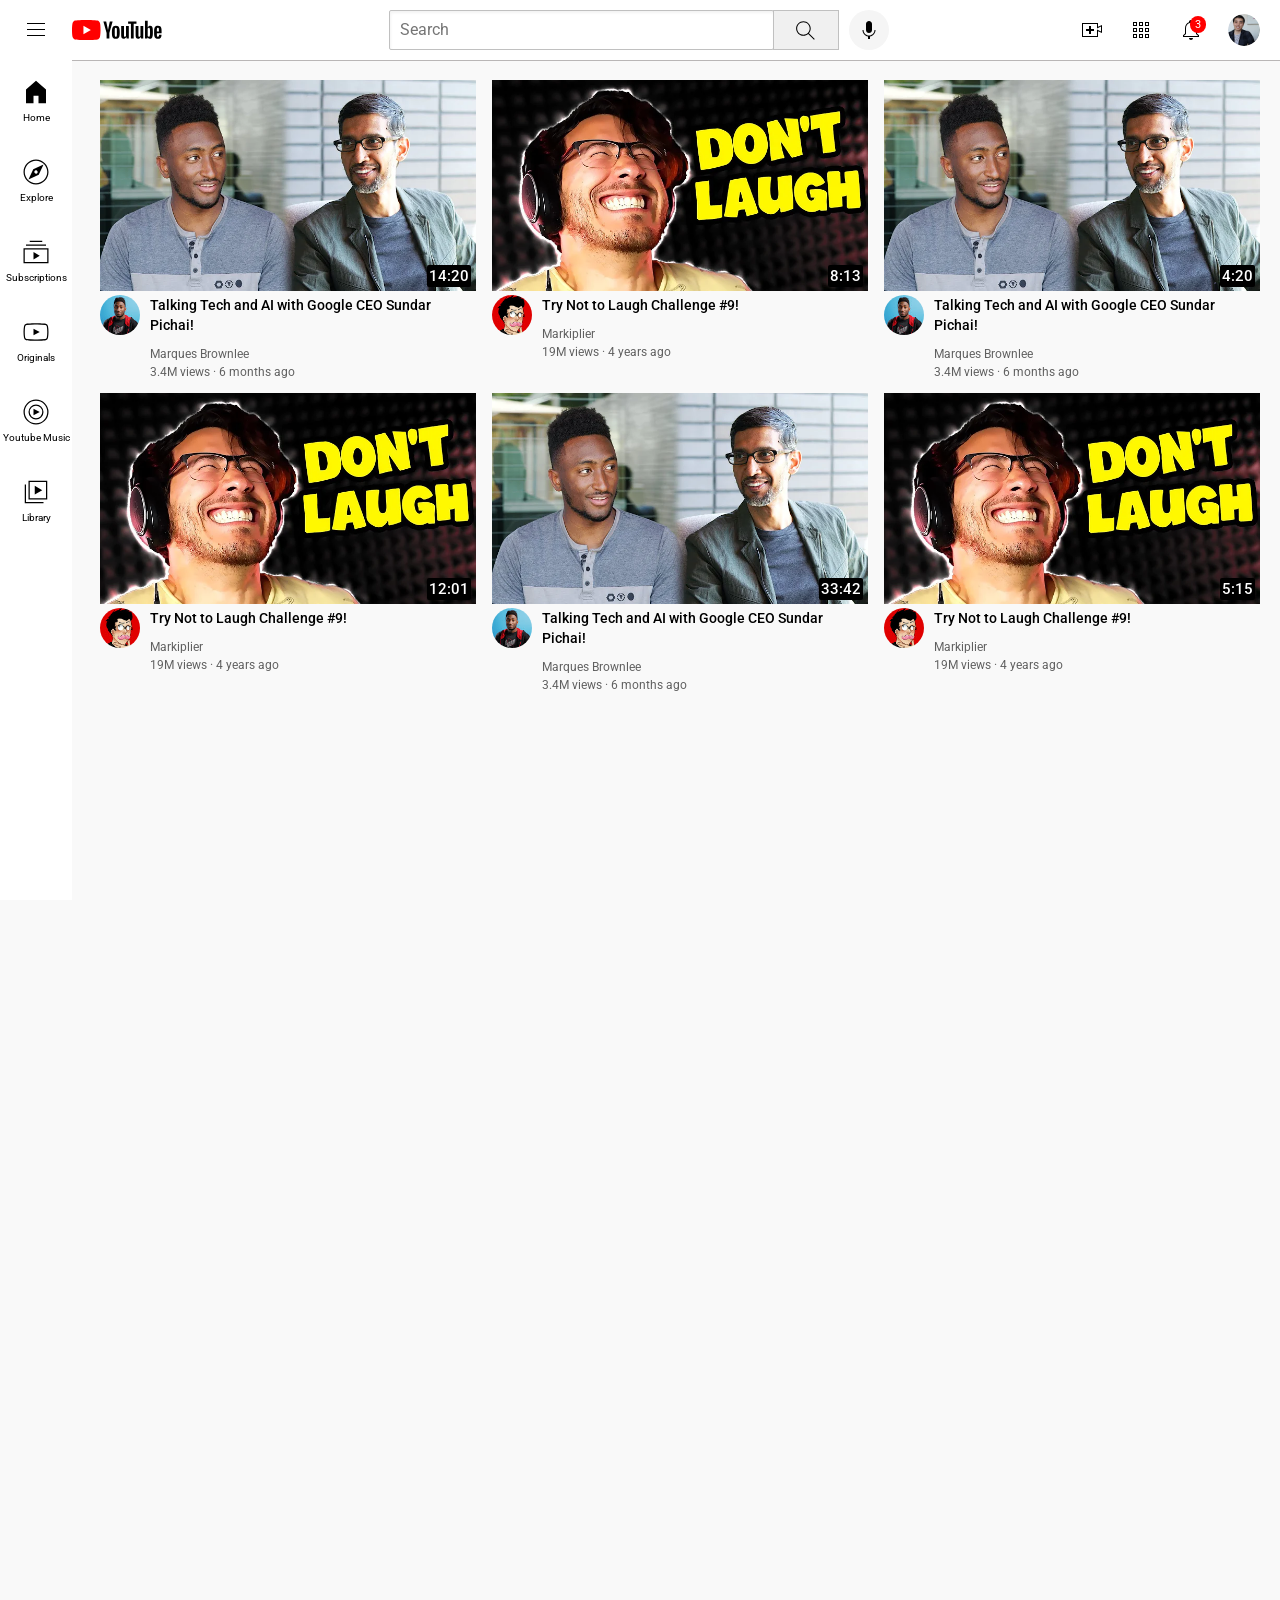
==== index.html @ 94869318 "Rename youtube.html to index.html" ====
<!doctype html>
<html>
  <head>
    <title>youtube.com</title>
    <link
      rel="preconnect"
      href="https://fonts.googleapis.com" />
    <link
      rel="preconnect"
      href="https://fonts.gstatic.com"
      crossorigin />
    <link
      href="https://fonts.googleapis.com/css2?family=Roboto:ital,wght@0,100..900;1,100..900&display=swap"
      rel="stylesheet" />
    <link
      rel="stylesheet"
      href="styles/general.css" />
    <link
      rel="stylesheet"
      href="styles/header.css" />
    <link
      rel="stylesheet"
      href="styles/video.css" />
    <link
      rel="stylesheet"
      href="styles/sidebar.css" />
  </head>
  <body>
    <div class="header">
      <div class="left-section">
        <img
          class="hamburger-menu"
          src="icons/hamburger-menu.svg" />
        <img
          class="youtube-logo"
          src="icons/youtube-logo.svg" />
      </div>
      <div class="middle-section">
        <input
          class="search-bar"
          type="text"
          placeholder="Search" />
        <button class="search-button">
          <img
            class="search-icon"
            src="icons/search.svg" />
          <div class="tooltip">Search</div>
        </button>
        <button class="voice-search-button">
          <img
            class="voice-search-icon"
            src="icons/voice-search-icon.svg" />
          <div class="tooltip">Search with your voice</div>
        </button>
      </div>
      <div class="right-section">
        <div class="upload-icon-container">
          <img
            class="upload-icon"
            src="icons/upload.svg" />
          <div class="tooltip">Upload</div>
        </div>

        <div class="youtube-apps-container">
          <img
            class="youtube-apps-icon"
            src="icons/youtube-apps.svg" />
          <div class="tooltip">Apps</div>
        </div>

        <div class="notifications-icon-container">
          <div class="notifications-icon-container">
            <img
              class="notifications-icon"
              src="icons/notifications.svg" />
            <div class="tooltip">Notifications</div>
            <div class="notifications-count">3</div>
          </div>
        </div>

        <div class="current-user-picture-container">
          <img
            class="current-user-picture"
            src="channel-pictures/my-channel.jpeg" />
            <div class="tooltip">Account</div>
        </div>
      </div>
    </div>

    <div class="sidebar">
      <div class="sidebar-tab">
        <img
          class="sidebar-icon"
          src="sidebar-icons/home.svg"
          alt="" />
        <div class="sidebar-text">Home</div>
      </div>

      <div class="sidebar-tab">
        <img
          class="sidebar-icon"
          src="sidebar-icons/explore.svg"
          alt="" />
        <div class="sidebar-text">Explore</div>
      </div>

      <div class="sidebar-tab">
        <img
          class="sidebar-icon"
          src="sidebar-icons/subscriptions.svg"
          alt="" />
        <div class="sidebar-text">Subscriptions</div>
      </div>

      <div class="sidebar-tab">
        <img
          class="sidebar-icon"
          src="sidebar-icons/originals.svg"
          alt="" />
        <div class="sidebar-text">Originals</div>
      </div>

      <div class="sidebar-tab">
        <img
          class="sidebar-icon"
          src="sidebar-icons/youtube-music.svg"
          alt="" />
        <div class="sidebar-text">Youtube Music</div>
      </div>

      <div class="sidebar-tab">
        <img
          class="sidebar-icon"
          src="sidebar-icons/library.svg"
          alt="" />
        <div class="sidebar-text">Library</div>
      </div>
    </div>

    <div class="video-grid">
      <div class="video-preview">
        <div class="thumbnail-row">
          <img
            class="thumbnail"
            src="thumbnails/thumbnail-1.webp" />
          <div class="video-time">14:20</div>
        </div>
        <div class="video-info-grid">
          <div class="channel-picture">
            <img
              class="profile-picture"
              src="channel-pictures/channel-1.jpeg" />
          </div>
          <div class="video-info">
            <p class="video-title">
              Talking Tech and AI with Google CEO Sundar Pichai!
            </p>
            <p class="video-author">Marques Brownlee</p>
            <p class="video-stats">3.4M views &#183; 6 months ago</p>
          </div>
        </div>
      </div>

      <div class="video-preview">
        <div class="thumbnail-row">
          <img
            class="thumbnail"
            src="thumbnails/thumbnail-2.webp" />
          <div class="video-time">8:13</div>
        </div>
        <div class="video-info-grid">
          <div class="channel-picture">
            <img
              class="profile-picture"
              src="channel-pictures/channel-2.jpeg" />
          </div>
          <div class="video-info">
            <p class="video-title">Try Not to Laugh Challenge #9!</p>
            <p class="video-author">Markiplier</p>
            <p class="video-stats">19M views &#183; 4 years ago</p>
          </div>
        </div>
      </div>

      <div class="video-preview">
        <div class="thumbnail-row">
          <img
            class="thumbnail"
            src="thumbnails/thumbnail-1.webp" />
          <div class="video-time">4:20</div>
        </div>
        <div class="video-info-grid">
          <div class="channel-picture">
            <img
              class="profile-picture"
              src="channel-pictures/channel-1.jpeg" />
          </div>
          <div class="video-info">
            <p class="video-title">
              Talking Tech and AI with Google CEO Sundar Pichai!
            </p>
            <p class="video-author">Marques Brownlee</p>
            <p class="video-stats">3.4M views &#183; 6 months ago</p>
          </div>
        </div>
      </div>

      <div class="video-preview">
        <div class="thumbnail-row">
          <img
            class="thumbnail"
            src="thumbnails/thumbnail-2.webp" />
          <div class="video-time">12:01</div>
        </div>
        <div class="video-info-grid">
          <div class="channel-picture">
            <img
              class="profile-picture"
              src="channel-pictures/channel-2.jpeg" />
          </div>
          <div class="video-info">
            <p class="video-title">Try Not to Laugh Challenge #9!</p>
            <p class="video-author">Markiplier</p>
            <p class="video-stats">19M views &#183; 4 years ago</p>
          </div>
        </div>
      </div>

      <div class="video-preview">
        <div class="thumbnail-row">
          <img
            class="thumbnail"
            src="thumbnails/thumbnail-1.webp" />
          <div class="video-time">33:42</div>
        </div>
        <div class="video-info-grid">
          <div class="channel-picture">
            <img
              class="profile-picture"
              src="channel-pictures/channel-1.jpeg" />
          </div>
          <div class="video-info">
            <p class="video-title">
              Talking Tech and AI with Google CEO Sundar Pichai!
            </p>
            <p class="video-author">Marques Brownlee</p>
            <p class="video-stats">3.4M views &#183; 6 months ago</p>
          </div>
        </div>
      </div>

      <div class="video-preview">
        <div class="thumbnail-row">
          <img
            class="thumbnail"
            src="thumbnails/thumbnail-2.webp" />
          <div class="video-time">5:15</div>
        </div>
        <div class="video-info-grid">
          <div class="channel-picture">
            <img
              class="profile-picture"
              src="channel-pictures/channel-2.jpeg" />
          </div>
          <div class="video-info">
            <p class="video-title">Try Not to Laugh Challenge #9!</p>
            <p class="video-author">Markiplier</p>
            <p class="video-stats">19M views &#183; 4 years ago</p>
          </div>
        </div>
      </div>
    </div>
  </body>
</html>
---- styles/general.css ----
p {
  font-family: Roboto, Arial;
  margin-top: 0;
  margin-bottom: 0;
}

body {
  margin: 0;
  height: 3000px; 
  padding-top: 80px;
  padding-left: 100px;
  padding-right: 20px;
  background-color: rgb(249 249 249);
}
---- styles/header.css ----
.header {
  height: 60px;
  display: flex;
  flex-direction: row;
  justify-content: space-between;
  position: fixed;
  top: 0;
  left: 0;
  right: 0;
  background-color: white;
  border-bottom-width: 1px;
  border-bottom-style: solid;
  border-bottom-color: rgb(185, 182, 182);
  z-index: 100;
}

.left-section {
  margin-right: 70px;
  display: flex;
  align-items: center;
}

.hamburger-menu {
  height: 24px;
  margin-left: 24px;
  margin-right: 24px;
}

.youtube-logo {
  height: 20px;
}

.middle-section {
  flex: 1;
  margin-right: 35px;
  max-width: 500px;
  display: flex;
  align-items: center;
}

.search-bar {
  flex: 1;
  height: 36px;
  padding-left: 10px;
  font-size: 16px;
  border-width: 1px;
  border-style: solid;
  border-color: rgb(192, 192, 192);
  border-radius: 2px;
  box-shadow: inset 1px 2px 3px rgba(0, 0, 0, 0.05);
  width: 0;
}

.search-bar::placeholder {
  font-family: Roboto, Arial;
  font-size: 16px;
}

.search-button {
  height: 40px;
  width: 66px;
  background-color: rgb(240, 240, 240);
  border-width: 1px;
  border-style: solid;
  border-color: rgb(192, 192, 192);
  margin-left: -1px;
  margin-right: 10px;
}

.search-button,
.voice-search-button,
.upload-icon-container,
.youtube-apps-container,
.notifications-icon-container,
.current-user-picture-container {
  position: relative;
  cursor: pointer;
  display: flex;
  justify-content: center;
  align-items: center;
}

.tooltip {
  font-family: Roboto, Arial;
  position: absolute;
  background-color: gray;
  color: white;
  padding: 4px;
  border-radius: 2px;
  font-size: 12px;
  bottom: -30px;
  opacity: 0;
  transition: opacity 0.15s;
  pointer-events: none;
  white-space: nowrap;
}

.search-button:hover .tooltip,
.voice-search-button:hover .tooltip,
.upload-icon-container:hover .tooltip,
.youtube-apps-container:hover .tooltip,
.notifications-icon-container:hover .tooltip,
.current-user-picture-container:hover .tooltip {
  opacity: 1;
}

.search-icon {
  height: 25px;
}

.voice-search-button {
  align-items: center;
  height: 40px;
  width: 40px;
  border-radius: 20px;
  border: none;
  background-color: rgb(245, 245, 245);
}

.voice-search-icon {
  height: 24px;
}

.right-section {
  width: 180px;
  display: flex;
  align-items: center;
  justify-content: space-between;
  margin-right: 20px;
  flex-shrink: 0;
}

.upload-icon {
  height: 24px;
  cursor: pointer;
}

.youtube-apps-icon {
  height: 24px;
}

.notifications-icon {
  height: 24px;
}
.notifications-icon-container {
  position: relative;
}

.notifications-count {
  position: absolute;
  top: -2px;
  right: -3px;
  background-color: red;
  color: white;
  font-family: Roboto, Arial;
  font-size: 11px;
  padding-left: 5px;
  padding-right: 5px;
  padding-top: 2px;
  padding-bottom: 2px;
  border-radius: 10px;
}
.current-user-picture {
  height: 32px;
  border-radius: 16px;
}
---- styles/video.css ----
.thumbnail {
  width: 100%;
}

.video-title {
  font-size: 14px;
  margin-top: 0;
  font-weight: 500;
  line-height: 20px;
  margin-bottom: 12px;
}

.video-author,
.video-stats {
  font-size: 12px;
  color: rgb(96, 96, 96);
}

.video-author {
  margin-bottom: 4px;
}

.video-info-grid {
  display: grid;
  grid-template-columns: 50px 1fr;
}

.profile-picture {
  width: 40px;
  border-radius: 50px;
}

.video-grid {
  display: grid;
  column-gap: 16px;
  row-gap: 14px;
}

@media (max-width: 800px) {
  .video-grid {
    grid-template-columns: 1fr 1fr;
  }
}

@media (min-width: 1350px) {
  .video-grid {
    grid-template-columns: 1fr 1fr 1fr 1fr;
  }
}

@media (min-width: 801px) and (max-width: 1349px) {
  .video-grid {
    grid-template-columns: 1fr 1fr 1fr;
  }
  
}

.thumbnail-row {
  position: relative;
}

.video-time {
  background-color: black;
  color: white;
  position: absolute;
  right: 5px;
  bottom: 8px;
  font-family: Roboto, Arial;
  font-size: 15px;
  font-weight: 500;
  padding-left: 2px;
  padding-right: 2px;
  padding-top: 2px;
  padding-bottom: 2px;
  border-radius: 2px;
}
---- styles/sidebar.css ----
.sidebar {
  position: fixed;
  left: 0;
  bottom: 0;
  top: 60px;
  background-color: white;
  width: 72px;
  display: grid;
  grid-template-rows: 80px 80px 80px 80px 80px 80px;
  z-index: 101;
}

.sidebar-tab {
  display: flex;
  flex-direction: column;
  justify-content: center;
  align-items: center;
}

.sidebar-tab:hover {
  background-color:  rgb(238, 238, 238);
  cursor: pointer;
}

.sidebar-icon {
  height: 30px;
  padding-bottom: 5px;
}

.sidebar-text {
  font-family: Roboto, Arial;
  font-size: 10px;

}
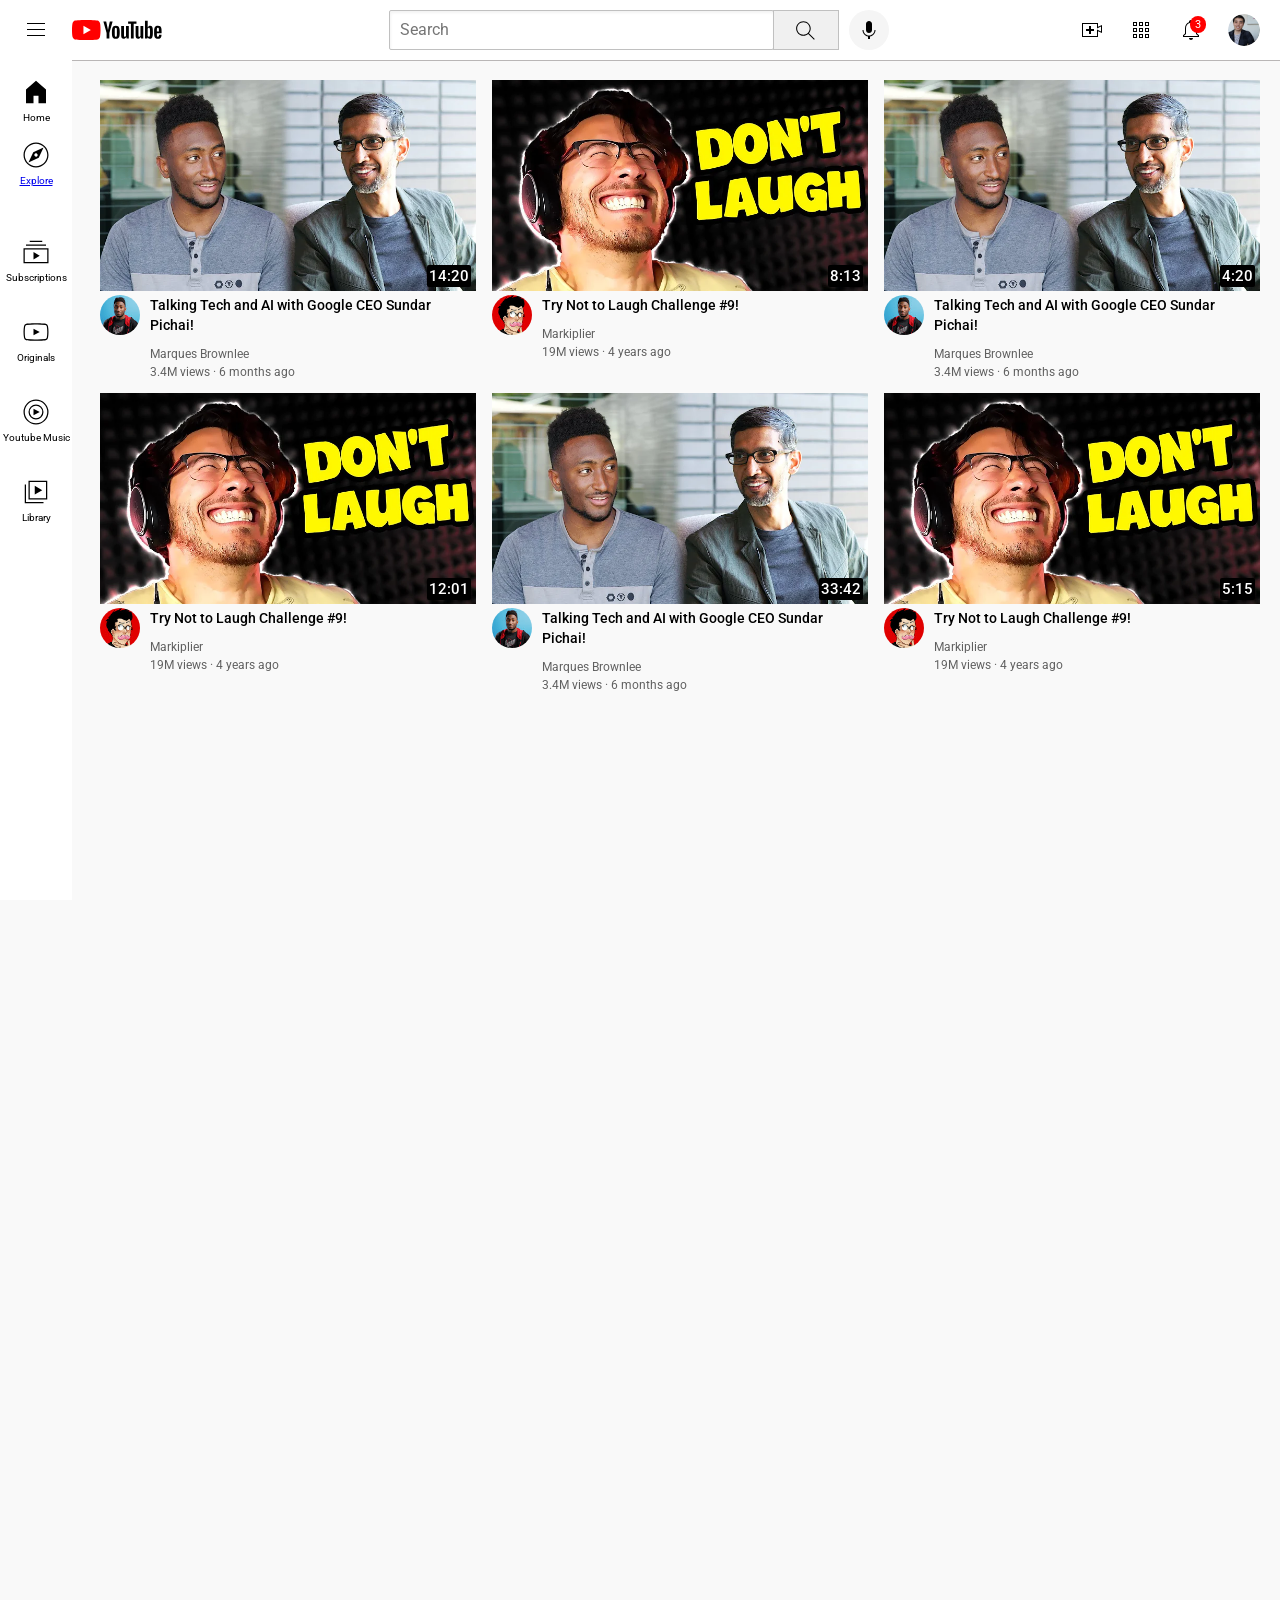
==== commit bde91fca: "Add link to YouTube in sidebar" ====
--- a/index.html
+++ b/index.html
@@ -96,13 +96,14 @@
         <div class="sidebar-text">Home</div>
       </div>
 
+      <a href="https://youtube.com">
       <div class="sidebar-tab">
         <img
           class="sidebar-icon"
           src="sidebar-icons/explore.svg"
           alt="" />
         <div class="sidebar-text">Explore</div>
-      </div>
+      </div></a>
 
       <div class="sidebar-tab">
         <img
